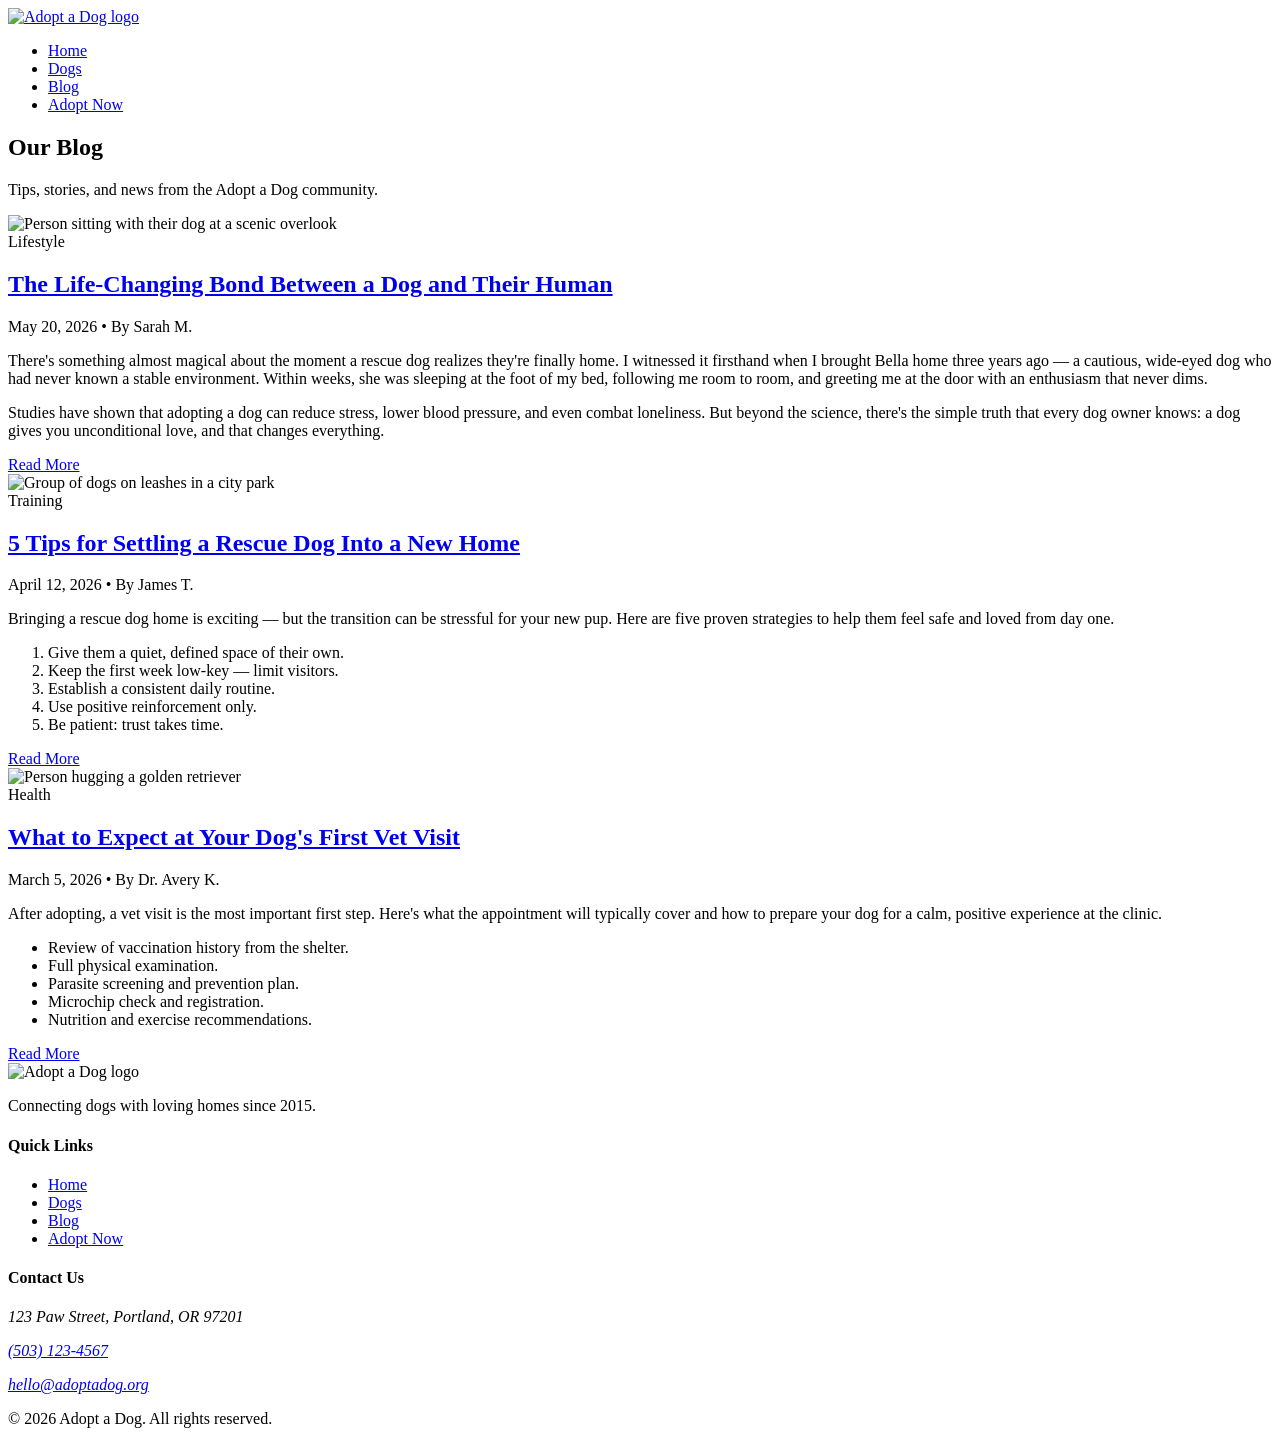
==== blog.html @ b6766a7f "HW1" ====
<!DOCTYPE html>
<html lang="en">
  <head>
    <meta charset="UTF-8" />
    <meta name="viewport" content="width=device-width, initial-scale=1.0" />
    <title>Blog &ndash; Adopt a Dog</title>
    <link rel="stylesheet" href="css/style.css" />
  </head>
  <body>

    <!-- ===================== HEADER / NAV ===================== -->
    <header class="site-header">
      <div class="container header-inner">
        <a href="index.html" class="logo">
          <img src="images/adoptadog-logo.svg" alt="Adopt a Dog logo" />
        </a>
        <nav class="main-nav">
          <ul>
            <li><a href="index.html">Home</a></li>
            <li><a href="dogs.html">Dogs</a></li>
            <li><a href="blog.html">Blog</a></li>
            <li><a href="checkout.html" class="nav-btn">Adopt Now</a></li>
          </ul>
        </nav>
      </div>
    </header>

    <main>

      <!-- ===================== PAGE HERO ===================== -->
      <section class="page-hero">
        <div class="container">
          <h1>Our Blog</h1>
          <p>Tips, stories, and news from the Adopt a Dog community.</p>
        </div>
      </section>

      <!-- ===================== BLOG POSTS ===================== -->
      <section class="blog-section container">

        <!-- Featured Post -->
        <article class="blog-post blog-post--featured">
          <div class="blog-post-image">
            <img src="images/blog-1.jpg" alt="Person sitting with their dog at a scenic overlook" />
          </div>
          <div class="blog-post-content">
            <span class="blog-tag">Lifestyle</span>
            <h2><a href="#">The Life-Changing Bond Between a Dog and Their Human</a></h2>
            <p class="blog-meta">
              <time datetime="2026-05-20">May 20, 2026</time> &bull; By Sarah M.
            </p>
            <p>
              There's something almost magical about the moment a rescue dog
              realizes they're finally home. I witnessed it firsthand when I
              brought Bella home three years ago — a cautious, wide-eyed dog
              who had never known a stable environment. Within weeks, she was
              sleeping at the foot of my bed, following me room to room, and
              greeting me at the door with an enthusiasm that never dims.
            </p>
            <p>
              Studies have shown that adopting a dog can reduce stress, lower
              blood pressure, and even combat loneliness. But beyond the science,
              there's the simple truth that every dog owner knows: a dog gives
              you unconditional love, and that changes everything.
            </p>
            <a href="#" class="btn btn-sm">Read More</a>
          </div>
        </article>

        <div class="blog-grid">

          <!-- Post 2 -->
          <article class="blog-post">
            <div class="blog-post-image">
              <img src="images/blog-2.jpg" alt="Group of dogs on leashes in a city park" />
            </div>
            <div class="blog-post-content">
              <span class="blog-tag">Training</span>
              <h2><a href="#">5 Tips for Settling a Rescue Dog Into a New Home</a></h2>
              <p class="blog-meta">
                <time datetime="2026-04-12">April 12, 2026</time> &bull; By James T.
              </p>
              <p>
                Bringing a rescue dog home is exciting — but the transition can
                be stressful for your new pup. Here are five proven strategies
                to help them feel safe and loved from day one.
              </p>
              <ol>
                <li>Give them a quiet, defined space of their own.</li>
                <li>Keep the first week low-key — limit visitors.</li>
                <li>Establish a consistent daily routine.</li>
                <li>Use positive reinforcement only.</li>
                <li>Be patient: trust takes time.</li>
              </ol>
              <a href="#" class="btn btn-sm">Read More</a>
            </div>
          </article>

          <!-- Post 3 -->
          <article class="blog-post">
            <div class="blog-post-image">
              <img src="images/blog-3.jpg" alt="Person hugging a golden retriever" />
            </div>
            <div class="blog-post-content">
              <span class="blog-tag">Health</span>
              <h2><a href="#">What to Expect at Your Dog's First Vet Visit</a></h2>
              <p class="blog-meta">
                <time datetime="2026-03-05">March 5, 2026</time> &bull; By Dr. Avery K.
              </p>
              <p>
                After adopting, a vet visit is the most important first step.
                Here's what the appointment will typically cover and how to
                prepare your dog for a calm, positive experience at the clinic.
              </p>
              <ul>
                <li>Review of vaccination history from the shelter.</li>
                <li>Full physical examination.</li>
                <li>Parasite screening and prevention plan.</li>
                <li>Microchip check and registration.</li>
                <li>Nutrition and exercise recommendations.</li>
              </ul>
              <a href="#" class="btn btn-sm">Read More</a>
            </div>
          </article>

        </div><!-- /.blog-grid -->

      </section><!-- /.blog-section -->

    </main>

    <!-- ===================== FOOTER ===================== -->
    <footer class="site-footer">
      <div class="container footer-inner">
        <div class="footer-brand">
          <img src="images/adoptadog-logo.svg" alt="Adopt a Dog logo" />
          <p>Connecting dogs with loving homes since 2015.</p>
        </div>
        <nav class="footer-nav">
          <h4>Quick Links</h4>
          <ul>
            <li><a href="index.html">Home</a></li>
            <li><a href="dogs.html">Dogs</a></li>
            <li><a href="blog.html">Blog</a></li>
            <li><a href="checkout.html">Adopt Now</a></li>
          </ul>
        </nav>
        <div class="footer-contact">
          <h4>Contact Us</h4>
          <address>
            <p>123 Paw Street, Portland, OR 97201</p>
            <p><a href="tel:+15031234567">(503) 123-4567</a></p>
            <p><a href="mailto:hello@adoptadog.org">hello@adoptadog.org</a></p>
          </address>
        </div>
      </div>
      <p class="footer-copy">&copy; 2026 Adopt a Dog. All rights reserved.</p>
    </footer>

  </body>
</html>
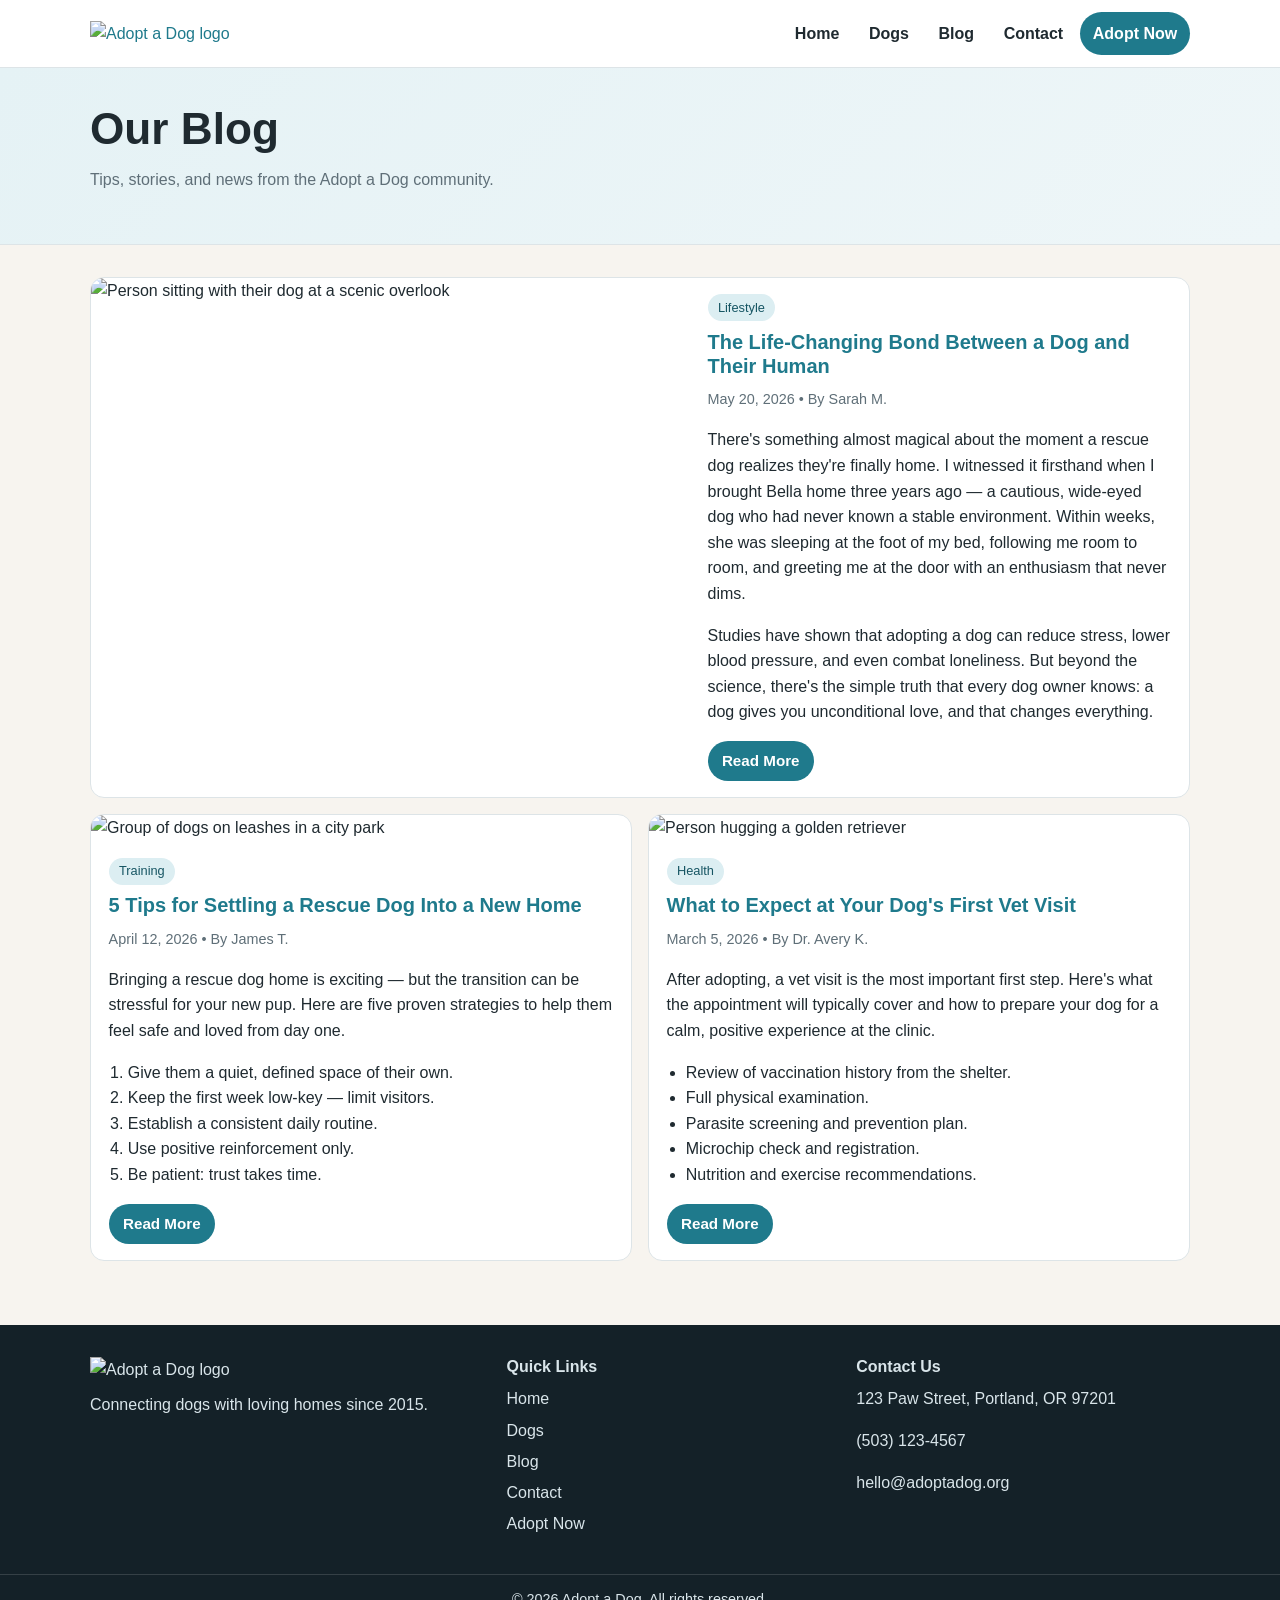
==== commit 66ffa53a: "HW4" ====
--- a/blog.html
+++ b/blog.html
@@ -19,6 +19,7 @@
             <li><a href="index.html">Home</a></li>
             <li><a href="dogs.html">Dogs</a></li>
             <li><a href="blog.html">Blog</a></li>
+            <li><a href="contact.html">Contact</a></li>
             <li><a href="checkout.html" class="nav-btn">Adopt Now</a></li>
           </ul>
         </nav>
@@ -142,6 +143,7 @@
             <li><a href="index.html">Home</a></li>
             <li><a href="dogs.html">Dogs</a></li>
             <li><a href="blog.html">Blog</a></li>
+            <li><a href="contact.html">Contact</a></li>
             <li><a href="checkout.html">Adopt Now</a></li>
           </ul>
         </nav>
--- a/css/style.css
+++ b/css/style.css
@@ -0,0 +1,620 @@
+:root {
+  --bg: #f7f4ef;
+  --surface: #ffffff;
+  --surface-soft: #f2ede5;
+  --text: #1f2a30;
+  --muted: #5f6f78;
+  --brand: #1f7a8c;
+  --brand-dark: #165563;
+  --line: #dde4e7;
+  --radius: 14px;
+  --shadow: 0 10px 28px rgba(0, 0, 0, 0.08);
+}
+
+* {
+  box-sizing: border-box;
+}
+
+html {
+  font-size: 16px;
+}
+
+body {
+  margin: 0;
+  font-family: "Segoe UI", Tahoma, Geneva, Verdana, sans-serif;
+  color: var(--text);
+  background: var(--bg);
+  line-height: 1.6;
+}
+
+img {
+  display: block;
+  max-width: 100%;
+  height: auto;
+}
+
+a {
+  color: var(--brand);
+  text-decoration: none;
+}
+
+a:hover,
+a:focus-visible {
+  text-decoration: underline;
+}
+
+.container {
+  width: min(1100px, 92%);
+  margin: 0 auto;
+}
+
+h1,
+h2,
+h3,
+h4 {
+  margin: 0 0 0.65rem;
+  line-height: 1.2;
+}
+
+h1 {
+  font-size: clamp(1.9rem, 2.2vw + 1rem, 3rem);
+}
+
+h2 {
+  font-size: clamp(1.45rem, 1.1vw + 1rem, 2.1rem);
+}
+
+h3 {
+  font-size: 1.25rem;
+}
+
+p {
+  margin: 0 0 1rem;
+}
+
+ul,
+ol {
+  margin: 0 0 1rem 1.2rem;
+  padding: 0;
+}
+
+/* Header */
+.site-header {
+  background: var(--surface);
+  border-bottom: 1px solid var(--line);
+  position: sticky;
+  top: 0;
+  z-index: 10;
+}
+
+.header-inner {
+  display: flex;
+  align-items: center;
+  justify-content: space-between;
+  gap: 1rem;
+  padding: 0.75rem 0;
+}
+
+.logo img {
+  width: 170px;
+}
+
+.main-nav ul {
+  list-style: none;
+  display: flex;
+  gap: 0.25rem;
+  margin: 0;
+}
+
+.main-nav a {
+  display: inline-block;
+  color: var(--text);
+  font-weight: 600;
+  padding: 0.55rem 0.8rem;
+  border-radius: 999px;
+}
+
+.main-nav a:hover,
+.main-nav a:focus-visible {
+  text-decoration: none;
+  background: #edf5f7;
+}
+
+.main-nav .nav-btn {
+  color: #fff;
+  background: var(--brand);
+}
+
+.main-nav .nav-btn:hover,
+.main-nav .nav-btn:focus-visible {
+  background: var(--brand-dark);
+}
+
+/* Buttons */
+.btn {
+  display: inline-block;
+  background: var(--brand);
+  color: #fff;
+  font-weight: 700;
+  border: 0;
+  border-radius: 999px;
+  padding: 0.72rem 1.1rem;
+  cursor: pointer;
+  text-decoration: none;
+}
+
+.btn:hover,
+.btn:focus-visible {
+  background: var(--brand-dark);
+  text-decoration: none;
+}
+
+.btn-sm {
+  padding: 0.5rem 0.9rem;
+  font-size: 0.95rem;
+}
+
+.btn-light {
+  background: #fff;
+  color: var(--brand-dark);
+}
+
+.btn-light:hover,
+.btn-light:focus-visible {
+  background: #f2f7f8;
+}
+
+.btn-outline {
+  background: transparent;
+  color: var(--brand);
+  border: 2px solid var(--brand);
+}
+
+.btn-outline:hover,
+.btn-outline:focus-visible {
+  color: #fff;
+  background: var(--brand);
+}
+
+/* Home Hero */
+.hero {
+  position: relative;
+  min-height: min(78vh, 620px);
+}
+
+.hero-image {
+  width: 100%;
+  height: min(78vh, 620px);
+  object-fit: cover;
+}
+
+.hero-overlay {
+  position: absolute;
+  inset: 0;
+  display: flex;
+  flex-direction: column;
+  justify-content: flex-end;
+  align-items: flex-start;
+  padding: clamp(1.2rem, 3vw, 3rem);
+  color: #fff;
+  background: linear-gradient(to top, rgba(0, 0, 0, 0.55), rgba(0, 0, 0, 0.1) 60%);
+}
+
+.hero-overlay p {
+  font-size: clamp(1rem, 0.35vw + 0.9rem, 1.2rem);
+  max-width: 48ch;
+}
+
+/* Shared Sections */
+.intro,
+.featured-dogs,
+.cta-banner,
+.all-dogs,
+.blog-section,
+.dog-profile,
+.adoption-form-section,
+.more-dogs {
+  padding: clamp(2rem, 2.5vw, 4rem) 0;
+}
+
+.intro {
+  display: grid;
+  grid-template-columns: 1fr 1fr;
+  gap: clamp(1rem, 2vw, 2.4rem);
+  align-items: center;
+}
+
+.intro-image img {
+  border-radius: var(--radius);
+  box-shadow: var(--shadow);
+}
+
+.section-sub {
+  color: var(--muted);
+  margin-bottom: 1.5rem;
+}
+
+.section-cta {
+  margin-top: 1.3rem;
+}
+
+.page-hero {
+  background: linear-gradient(135deg, #e5f2f5, #eef6f8);
+  border-bottom: 1px solid var(--line);
+  padding: 2.2rem 0;
+}
+
+.page-hero p {
+  max-width: 60ch;
+  color: var(--muted);
+}
+
+/* Cards */
+.dog-grid {
+  display: grid;
+  gap: 1rem;
+  grid-template-columns: repeat(auto-fit, minmax(220px, 1fr));
+}
+
+.dog-card {
+  background: var(--surface);
+  border: 1px solid var(--line);
+  border-radius: var(--radius);
+  overflow: hidden;
+  box-shadow: 0 4px 12px rgba(0, 0, 0, 0.06);
+}
+
+.dog-card img {
+  width: 100%;
+  aspect-ratio: 4 / 3;
+  object-fit: cover;
+}
+
+.dog-card-body {
+  padding: 1rem;
+}
+
+.breed {
+  color: var(--muted);
+  font-size: 0.95rem;
+}
+
+.dog-desc {
+  font-size: 0.96rem;
+}
+
+/* Filter Bar */
+.filter-bar {
+  border-bottom: 1px solid var(--line);
+  background: var(--surface);
+}
+
+.filter-form {
+  display: grid;
+  gap: 0.7rem;
+  grid-template-columns: repeat(3, minmax(140px, 1fr)) auto;
+  padding: 1rem 0;
+  align-items: end;
+}
+
+.filter-form label {
+  display: block;
+  margin-bottom: 0.35rem;
+  font-size: 0.92rem;
+  font-weight: 600;
+}
+
+.filter-form select {
+  width: 100%;
+}
+
+/* Blog */
+.blog-grid {
+  display: grid;
+  gap: 1rem;
+  grid-template-columns: repeat(2, minmax(250px, 1fr));
+}
+
+.blog-post {
+  background: var(--surface);
+  border: 1px solid var(--line);
+  border-radius: var(--radius);
+  overflow: hidden;
+}
+
+.blog-post--featured {
+  display: grid;
+  gap: 0;
+  grid-template-columns: 1.2fr 1fr;
+  margin-bottom: 1rem;
+}
+
+.blog-post-image img {
+  width: 100%;
+  height: 100%;
+  object-fit: cover;
+}
+
+.blog-post-content {
+  padding: 1rem 1.1rem;
+}
+
+.blog-tag {
+  display: inline-block;
+  font-size: 0.8rem;
+  color: var(--brand-dark);
+  background: #dceef2;
+  border-radius: 999px;
+  padding: 0.2rem 0.65rem;
+  margin-bottom: 0.55rem;
+}
+
+.blog-meta {
+  color: var(--muted);
+  font-size: 0.9rem;
+}
+
+.blog-post-content h2 {
+  font-size: 1.25rem;
+}
+
+/* Profile and Form */
+.dog-profile {
+  display: grid;
+  grid-template-columns: minmax(280px, 1fr) 1.2fr;
+  gap: 1.3rem;
+  align-items: start;
+}
+
+.dog-profile-image img {
+  border-radius: var(--radius);
+  box-shadow: var(--shadow);
+}
+
+.dog-stats {
+  display: grid;
+  grid-template-columns: max-content 1fr;
+  gap: 0.4rem 1rem;
+  background: var(--surface-soft);
+  border: 1px solid var(--line);
+  border-radius: var(--radius);
+  padding: 1rem;
+  margin-bottom: 1rem;
+}
+
+.dog-stats dt {
+  font-weight: 700;
+}
+
+.dog-stats dd {
+  margin: 0;
+}
+
+.temperament-list {
+  columns: 2;
+}
+
+.adoption-form-section {
+  background: #edf3f5;
+  border-top: 1px solid var(--line);
+  border-bottom: 1px solid var(--line);
+}
+
+.adoption-form {
+  display: grid;
+  gap: 1rem;
+}
+
+fieldset {
+  border: 1px solid #cfdadd;
+  background: var(--surface);
+  border-radius: 12px;
+  padding: 1rem;
+}
+
+legend {
+  font-weight: 700;
+  padding: 0 0.4rem;
+}
+
+.form-group {
+  margin-bottom: 0.85rem;
+}
+
+.form-group:last-child {
+  margin-bottom: 0;
+}
+
+label {
+  display: block;
+  font-weight: 600;
+  margin-bottom: 0.35rem;
+}
+
+input,
+select,
+textarea,
+button {
+  font: inherit;
+}
+
+input,
+select,
+textarea {
+  width: 100%;
+  padding: 0.65rem 0.7rem;
+  border-radius: 8px;
+  border: 1px solid #b9c8ce;
+  background: #fff;
+}
+
+input:focus-visible,
+select:focus-visible,
+textarea:focus-visible,
+button:focus-visible,
+a:focus-visible {
+  outline: 3px solid rgba(31, 122, 140, 0.3);
+  outline-offset: 1px;
+}
+
+.form-actions {
+  display: flex;
+  flex-wrap: wrap;
+  gap: 0.65rem;
+}
+
+/* Contact Page */
+.contact-section {
+  padding: clamp(2rem, 2.5vw, 4rem) 0;
+}
+
+.contact-layout {
+  display: grid;
+  grid-template-columns: minmax(240px, 0.9fr) 1.3fr;
+  gap: 1rem;
+  align-items: start;
+}
+
+.contact-details {
+  background: var(--surface-soft);
+  border: 1px solid var(--line);
+  border-radius: var(--radius);
+  padding: 1rem;
+}
+
+.contact-list {
+  margin: 0;
+  padding-left: 1rem;
+}
+
+.contact-list li {
+  margin-bottom: 0.55rem;
+}
+
+.contact-form {
+  display: grid;
+  gap: 1rem;
+}
+
+.field-label {
+  margin: 0 0 0.4rem;
+  font-weight: 600;
+}
+
+.inline-options {
+  display: flex;
+  flex-wrap: wrap;
+  gap: 0.75rem 1.2rem;
+  margin-bottom: 1rem;
+}
+
+.inline-options label,
+.checkbox-group label {
+  display: inline-flex;
+  gap: 0.45rem;
+  align-items: center;
+  font-weight: 500;
+}
+
+.inline-options input,
+.checkbox-group input {
+  width: auto;
+}
+
+/* Footer */
+.site-footer {
+  background: #142128;
+  color: #d9e5ea;
+  margin-top: 2rem;
+}
+
+.footer-inner {
+  display: grid;
+  gap: 1rem;
+  grid-template-columns: 1.2fr 1fr 1fr;
+  padding: 2rem 0;
+}
+
+.footer-brand img {
+  width: 180px;
+  margin-bottom: 0.6rem;
+}
+
+.site-footer a {
+  color: #d9e5ea;
+}
+
+.footer-nav ul {
+  list-style: none;
+  margin: 0;
+}
+
+.footer-nav li {
+  margin-bottom: 0.35rem;
+}
+
+.footer-contact address {
+  font-style: normal;
+}
+
+.footer-copy {
+  margin: 0;
+  text-align: center;
+  padding: 0.8rem;
+  border-top: 1px solid rgba(255, 255, 255, 0.14);
+  font-size: 0.9rem;
+}
+
+/* Responsive Foundations */
+@media (max-width: 1000px) {
+  .header-inner {
+    flex-wrap: wrap;
+  }
+
+  .main-nav ul {
+    flex-wrap: wrap;
+    justify-content: flex-end;
+  }
+
+  .blog-post--featured {
+    grid-template-columns: 1fr;
+  }
+
+  .dog-profile {
+    grid-template-columns: 1fr;
+  }
+
+  .footer-inner {
+    grid-template-columns: repeat(2, minmax(220px, 1fr));
+  }
+}
+
+@media (max-width: 760px) {
+  .intro {
+    grid-template-columns: 1fr;
+  }
+
+  .filter-form {
+    grid-template-columns: 1fr;
+  }
+
+  .blog-grid {
+    grid-template-columns: 1fr;
+  }
+
+  .temperament-list {
+    columns: 1;
+  }
+
+  .footer-inner {
+    grid-template-columns: 1fr;
+  }
+
+  .main-nav ul {
+    justify-content: flex-start;
+  }
+
+  .contact-layout {
+    grid-template-columns: 1fr;
+  }
+}
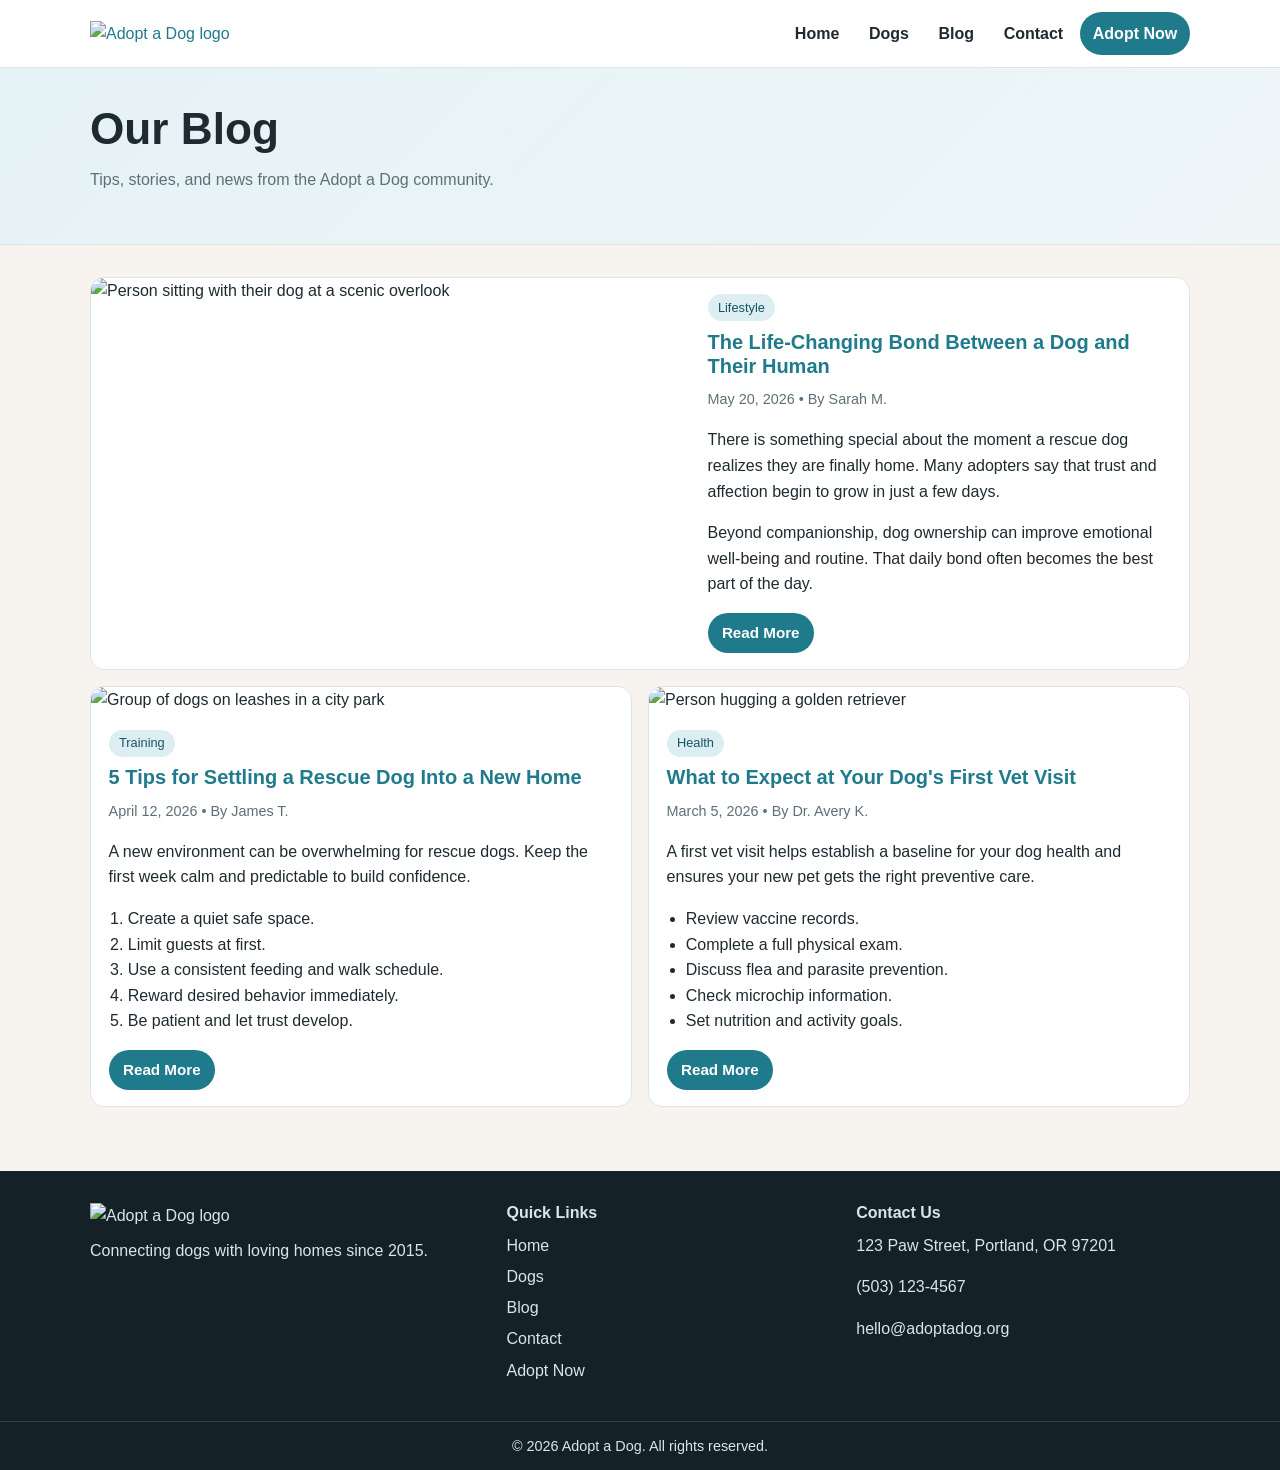
==== commit 1ad1c724: "Refactor blog and dogs to dynamic JS rendering" ====
--- a/blog.html
+++ b/blog.html
@@ -38,94 +38,8 @@
 
       <!-- ===================== BLOG POSTS ===================== -->
       <section class="blog-section container">
-
-        <!-- Featured Post -->
-        <article class="blog-post blog-post--featured">
-          <div class="blog-post-image">
-            <img src="images/blog-1.jpg" alt="Person sitting with their dog at a scenic overlook" />
-          </div>
-          <div class="blog-post-content">
-            <span class="blog-tag">Lifestyle</span>
-            <h2><a href="#">The Life-Changing Bond Between a Dog and Their Human</a></h2>
-            <p class="blog-meta">
-              <time datetime="2026-05-20">May 20, 2026</time> &bull; By Sarah M.
-            </p>
-            <p>
-              There's something almost magical about the moment a rescue dog
-              realizes they're finally home. I witnessed it firsthand when I
-              brought Bella home three years ago — a cautious, wide-eyed dog
-              who had never known a stable environment. Within weeks, she was
-              sleeping at the foot of my bed, following me room to room, and
-              greeting me at the door with an enthusiasm that never dims.
-            </p>
-            <p>
-              Studies have shown that adopting a dog can reduce stress, lower
-              blood pressure, and even combat loneliness. But beyond the science,
-              there's the simple truth that every dog owner knows: a dog gives
-              you unconditional love, and that changes everything.
-            </p>
-            <a href="#" class="btn btn-sm">Read More</a>
-          </div>
-        </article>
-
-        <div class="blog-grid">
-
-          <!-- Post 2 -->
-          <article class="blog-post">
-            <div class="blog-post-image">
-              <img src="images/blog-2.jpg" alt="Group of dogs on leashes in a city park" />
-            </div>
-            <div class="blog-post-content">
-              <span class="blog-tag">Training</span>
-              <h2><a href="#">5 Tips for Settling a Rescue Dog Into a New Home</a></h2>
-              <p class="blog-meta">
-                <time datetime="2026-04-12">April 12, 2026</time> &bull; By James T.
-              </p>
-              <p>
-                Bringing a rescue dog home is exciting — but the transition can
-                be stressful for your new pup. Here are five proven strategies
-                to help them feel safe and loved from day one.
-              </p>
-              <ol>
-                <li>Give them a quiet, defined space of their own.</li>
-                <li>Keep the first week low-key — limit visitors.</li>
-                <li>Establish a consistent daily routine.</li>
-                <li>Use positive reinforcement only.</li>
-                <li>Be patient: trust takes time.</li>
-              </ol>
-              <a href="#" class="btn btn-sm">Read More</a>
-            </div>
-          </article>
-
-          <!-- Post 3 -->
-          <article class="blog-post">
-            <div class="blog-post-image">
-              <img src="images/blog-3.jpg" alt="Person hugging a golden retriever" />
-            </div>
-            <div class="blog-post-content">
-              <span class="blog-tag">Health</span>
-              <h2><a href="#">What to Expect at Your Dog's First Vet Visit</a></h2>
-              <p class="blog-meta">
-                <time datetime="2026-03-05">March 5, 2026</time> &bull; By Dr. Avery K.
-              </p>
-              <p>
-                After adopting, a vet visit is the most important first step.
-                Here's what the appointment will typically cover and how to
-                prepare your dog for a calm, positive experience at the clinic.
-              </p>
-              <ul>
-                <li>Review of vaccination history from the shelter.</li>
-                <li>Full physical examination.</li>
-                <li>Parasite screening and prevention plan.</li>
-                <li>Microchip check and registration.</li>
-                <li>Nutrition and exercise recommendations.</li>
-              </ul>
-              <a href="#" class="btn btn-sm">Read More</a>
-            </div>
-          </article>
-
-        </div><!-- /.blog-grid -->
-
+        <div id="blog-featured-post"></div>
+        <div class="blog-grid" id="blog-posts-grid"></div>
       </section><!-- /.blog-section -->
 
     </main>
@@ -159,5 +73,7 @@
       <p class="footer-copy">&copy; 2026 Adopt a Dog. All rights reserved.</p>
     </footer>
 
+    <script src="js/main.js"></script>
+
   </body>
 </html>
--- a/css/style.css
+++ b/css/style.css
@@ -268,6 +268,7 @@
   width: 100%;
   aspect-ratio: 4 / 3;
   object-fit: cover;
+  cursor: pointer;
 }
 
 .dog-card-body {
